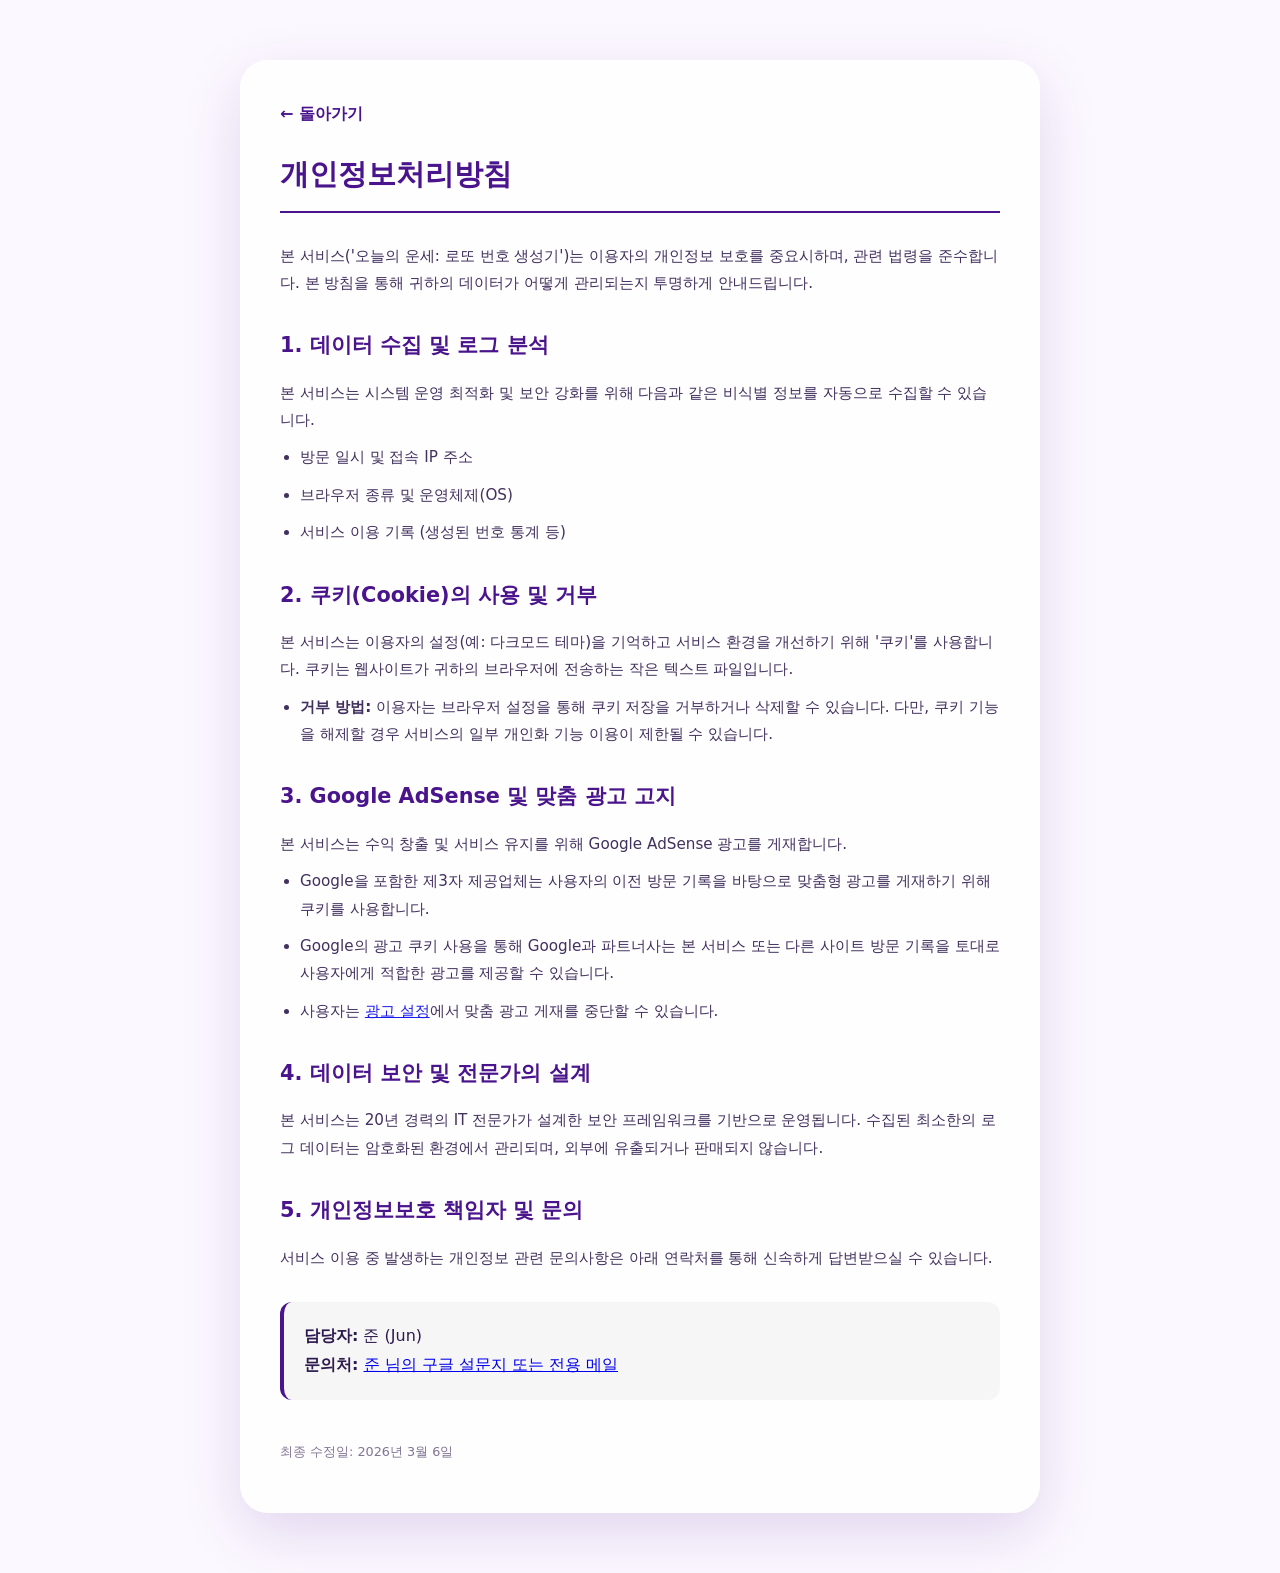
==== privacy.html @ cb70143e "feat: Add privacy policy and enhance footer/content for AdSense approval" ====
<!DOCTYPE html>
<html lang="ko">
<head>
    <meta charset="UTF-8">
    <meta name="viewport" content="width=device-width, initial-scale=1.0">
    <title>개인정보처리방침 | 오늘의 운세 로또 번호 생성기</title>
    <link rel="stylesheet" href="style.css">
    <style>
        .privacy-container {
            max-width: 800px;
            margin: 40px auto;
            padding: 40px;
            background: var(--container-bg);
            border-radius: 28px;
            box-shadow: var(--shadow);
            line-height: 1.8;
            color: var(--text-color);
        }
        h1 { font-size: 1.8rem; margin-bottom: 30px; color: var(--header-text); border-bottom: 2px solid var(--header-text); padding-bottom: 10px; }
        h2 { font-size: 1.3rem; margin-top: 30px; margin-bottom: 15px; color: var(--header-text); }
        p, li { font-size: 0.95rem; margin-bottom: 10px; opacity: 0.9; }
        ul { margin-left: 20px; margin-bottom: 20px; }
        .contact-box {
            background: rgba(0, 0, 0, 0.03);
            padding: 20px;
            border-radius: 12px;
            margin-top: 30px;
            border-left: 4px solid var(--header-text);
        }
        [data-theme="dark"] .contact-box { background: rgba(255, 255, 255, 0.05); }
        .back-link { display: inline-block; margin-bottom: 20px; text-decoration: none; color: var(--header-text); font-weight: bold; }
    </style>
</head>
<body>
    <div class="privacy-container">
        <a href="index.html" class="back-link">← 돌아가기</a>
        <h1>개인정보처리방침</h1>
        
        <p>본 서비스('오늘의 운세: 로또 번호 생성기')는 이용자의 개인정보 보호를 중요시하며, 관련 법령을 준수합니다. 본 방침을 통해 귀하의 데이터가 어떻게 관리되는지 투명하게 안내드립니다.</p>

        <h2>1. 데이터 수집 및 로그 분석</h2>
        <p>본 서비스는 시스템 운영 최적화 및 보안 강화를 위해 다음과 같은 비식별 정보를 자동으로 수집할 수 있습니다.</p>
        <ul>
            <li>방문 일시 및 접속 IP 주소</li>
            <li>브라우저 종류 및 운영체제(OS)</li>
            <li>서비스 이용 기록 (생성된 번호 통계 등)</li>
        </ul>

        <h2>2. 쿠키(Cookie)의 사용 및 거부</h2>
        <p>본 서비스는 이용자의 설정(예: 다크모드 테마)을 기억하고 서비스 환경을 개선하기 위해 '쿠키'를 사용합니다. 쿠키는 웹사이트가 귀하의 브라우저에 전송하는 작은 텍스트 파일입니다.</p>
        <ul>
            <li><strong>거부 방법:</strong> 이용자는 브라우저 설정을 통해 쿠키 저장을 거부하거나 삭제할 수 있습니다. 다만, 쿠키 기능을 해제할 경우 서비스의 일부 개인화 기능 이용이 제한될 수 있습니다.</li>
        </ul>

        <h2>3. Google AdSense 및 맞춤 광고 고지</h2>
        <p>본 서비스는 수익 창출 및 서비스 유지를 위해 Google AdSense 광고를 게재합니다.</p>
        <ul>
            <li>Google을 포함한 제3자 제공업체는 사용자의 이전 방문 기록을 바탕으로 맞춤형 광고를 게재하기 위해 쿠키를 사용합니다.</li>
            <li>Google의 광고 쿠키 사용을 통해 Google과 파트너사는 본 서비스 또는 다른 사이트 방문 기록을 토대로 사용자에게 적합한 광고를 제공할 수 있습니다.</li>
            <li>사용자는 <a href="https://www.google.com/settings/ads" target="_blank">광고 설정</a>에서 맞춤 광고 게재를 중단할 수 있습니다.</li>
        </ul>

        <h2>4. 데이터 보안 및 전문가의 설계</h2>
        <p>본 서비스는 20년 경력의 IT 전문가가 설계한 보안 프레임워크를 기반으로 운영됩니다. 수집된 최소한의 로그 데이터는 암호화된 환경에서 관리되며, 외부에 유출되거나 판매되지 않습니다.</p>

        <h2>5. 개인정보보호 책임자 및 문의</h2>
        <p>서비스 이용 중 발생하는 개인정보 관련 문의사항은 아래 연락처를 통해 신속하게 답변받으실 수 있습니다.</p>
        <div class="contact-box">
            <strong>담당자:</strong> 준 (Jun)<br>
            <strong>문의처:</strong> <a href="mailto:your-email@example.com">준 님의 구글 설문지 또는 전용 메일</a>
        </div>

        <p style="margin-top: 40px; font-size: 0.8rem; opacity: 0.6;">최종 수정일: 2026년 3월 6일</p>
    </div>

    <script>
        // 메인 페이지의 테마 설정을 동기화
        if (localStorage.getItem('theme') === 'dark') {
            document.documentElement.setAttribute('data-theme', 'dark');
        }
    </script>
</body>
</html>
---- style.css ----
:root {
    --bg-color: #fcf8ff;
    --container-bg: rgba(255, 255, 255, 0.9);
    --text-color: #2d1b4d;
    --header-text: #4a148c;
    --shadow: 0 20px 60px rgba(74, 20, 140, 0.15);
    --capture-bg: linear-gradient(135deg, #ffffff 0%, #f8f0fb 100%);
    --row-bg: rgba(255, 255, 255, 0.5);
}

[data-theme="dark"] {
    --bg-color: #0a041a;
    --container-bg: rgba(25, 10, 45, 0.85);
    --text-color: #e1bee7;
    --header-text: #f3e5f5;
    --shadow: 0 20px 80px rgba(0, 0, 0, 0.9);
    --capture-bg: linear-gradient(135deg, #120626 0%, #1a0b2e 100%);
    --row-bg: rgba(255, 255, 255, 0.03);
}

* {
    box-sizing: border-box;
    margin: 0;
    padding: 0;
}

body {
    background-color: var(--bg-color);
    color: var(--text-color);
    font-family: 'Pretendard', -apple-system, BlinkMacSystemFont, system-ui, Roboto, sans-serif;
    display: flex;
    flex-direction: column;
    align-items: center;
    justify-content: center;
    padding: 20px;
    min-height: 100vh;
    transition: background-color 0.5s;
    overflow-y: auto;
}

#bg-icons {
    position: fixed;
    top: 0; left: 0; width: 100%; height: 100%;
    pointer-events: none; z-index: -1;
}

.floating-icon {
    position: absolute; font-size: 2rem; opacity: 0.08;
    animation: float 15s linear infinite;
}

@keyframes float {
    0% { transform: translateY(110vh) rotate(0deg); }
    100% { transform: translateY(-10vh) rotate(360deg); }
}

.container {
    width: 100%;
    max-width: 480px;
    background: var(--container-bg);
    padding: 25px;
    border-radius: 28px;
    box-shadow: var(--shadow);
    z-index: 10;
    backdrop-filter: blur(25px);
    height: fit-content;
    margin: 20px 0;
}

header {
    display: flex;
    position: relative;
    justify-content: center;
    align-items: center;
    margin-bottom: 25px;
    width: 100%;
}

header h1 {
    font-size: 1.4rem;
    font-weight: 800;
    color: var(--header-text);
    white-space: nowrap;
    text-align: center;
    letter-spacing: -0.5px;
}

#theme-toggle {
    position: absolute;
    right: 0;
    background: rgba(0, 0, 0, 0.05);
    border: none; font-size: 1.3rem; cursor: pointer;
    width: 40px; height: 40px; border-radius: 50%;
    display: flex; justify-content: center; align-items: center;
}

#generate-btn {
    width: 100%; padding: 16px;
    font-size: 1.2rem; font-weight: 800;
    border: none; border-radius: 18px;
    cursor: pointer; transition: all 0.4s;
    margin: 15px 0;
    animation: pulse 2s infinite;
}

@keyframes pulse {
    0% { transform: scale(1); }
    50% { transform: scale(1.02); }
    100% { transform: scale(1); }
}

#generate-btn:disabled { opacity: 0.6; animation: none; }

#capture-area {
    padding: 20px;
    background: var(--capture-bg);
    border-radius: 20px;
    display: flex;
    flex-direction: column;
    gap: 12px;
    text-align: center;
}

.lotto-row {
    display: flex; justify-content: center; gap: 6px; padding: 8px;
    background: var(--row-bg); border-radius: 14px;
}

.ball {
    width: 40px; height: 40px;
    border-radius: 50%;
    display: flex; justify-content: center; align-items: center;
    font-weight: 900; 
    color: white; 
    font-size: 1rem;
    opacity: 0; transform: scale(0);
    transition: all 0.5s cubic-bezier(0.175, 0.885, 0.32, 1.275);
    border: none !important;
    position: relative;
    background-image: radial-gradient(circle at 30% 30%, rgba(255,255,255,0.4) 0%, transparent 60%);
    text-shadow: 0 1px 2px rgba(0, 0, 0, 0.3);
}

.ball { box-shadow: 0 4px 8px rgba(0,0,0,0.15), inset 0 -2px 4px rgba(0,0,0,0.1); }

[data-theme="dark"] .ball {
    box-shadow: 0 0 12px var(--glow-color, rgba(255,255,255,0.1)), inset 0 -3px 6px rgba(0,0,0,0.3);
}

.ball.visible { opacity: 1; transform: scale(1); }

.ball.shining::after {
    content: '✦';
    position: absolute;
    top: 50%; left: 50%;
    transform: translate(-50%, -50%);
    font-size: 1.8rem;
    color: white;
    opacity: 0;
    pointer-events: none;
    z-index: 5;
    animation: shining-star 0.6s ease-out forwards;
    text-shadow: 0 0 10px rgba(255,255,255,0.8);
}

@keyframes shining-star {
    0% { transform: translate(-50%, -50%) scale(0) rotate(0deg); opacity: 0; }
    50% { opacity: 0.8; }
    100% { transform: translate(-50%, -50%) scale(1.3) rotate(45deg); opacity: 0; }
}

.ball.c0 { background-color: #ffca28; --glow-color: rgba(255, 202, 40, 0.6); color: #4a148c; }
.ball.c1 { background-color: #ff7043; --glow-color: rgba(255, 112, 67, 0.6); }
.ball.c2 { background-color: #ec407a; --glow-color: rgba(236, 64, 122, 0.6); }
.ball.c3 { background-color: #7e57c2; --glow-color: rgba(126, 87, 194, 0.6); }
.ball.c4 { background-color: #42a5f5; --glow-color: rgba(66, 165, 245, 0.6); }
.ball.c5 { background-color: #26c6da; --glow-color: rgba(38, 198, 218, 0.6); color: #004d40; }
.ball.c6 { background-color: #66bb6a; --glow-color: rgba(102, 187, 106, 0.6); }
.ball.c7 { background-color: #ffa726; --glow-color: rgba(255, 167, 38, 0.6); color: #ad1457; }
.ball.c8 { background-color: #78909c; --glow-color: rgba(120, 144, 156, 0.6); }

.ball:not(.visible), .ball[text="?"] {
    background-color: #eee;
    color: #999;
}

#fortune-container {
    margin-top: 15px; padding: 15px; border-radius: 18px;
    background: rgba(255, 249, 196, 0.4); border: 1.5px solid rgba(255, 215, 0, 0.3);
    animation: slideUp 0.6s ease-out forwards;
}

[data-theme="dark"] #fortune-container {
    background: rgba(106, 27, 154, 0.12); border: 1px solid rgba(225, 190, 231, 0.15);
}

#fortune-text { font-weight: 700; font-size: 1rem; color: var(--header-text); line-height: 1.5; }

@keyframes slideUp {
    from { opacity: 0; transform: translateY(10px); }
    to { opacity: 1; transform: translateY(0); }
}

#share-btn {
    display: flex; align-items: center; justify-content: center;
    margin: 10px auto 25px; padding: 10px 25px;
    background: linear-gradient(135deg, #66bb6a 0%, #43a047 100%);
    color: white; border: none; border-radius: 50px;
    font-weight: 700; cursor: pointer; transition: all 0.3s;
    box-shadow: 0 10px 20px rgba(76, 175, 80, 0.2);
    width: fit-content;
    font-size: 0.95rem;
}

/* 정보성 섹션 스타일 */
.info-section {
    margin-top: 30px;
    padding-top: 20px;
    border-top: 1px solid rgba(0, 0, 0, 0.05);
    display: flex;
    flex-direction: column;
    gap: 20px;
    text-align: left;
}

[data-theme="dark"] .info-section {
    border-top-color: rgba(255, 255, 255, 0.05);
}

.info-block h4 {
    font-size: 0.95rem;
    font-weight: 800;
    margin-bottom: 8px;
    color: var(--header-text);
    display: flex;
    align-items: center;
    gap: 6px;
}

.info-block p {
    font-size: 0.85rem;
    line-height: 1.6;
    color: var(--text-color);
    opacity: 0.8;
}

@media (max-width: 480px) {
    header h1 { font-size: 1.25rem; }
    .ball { width: 36px; height: 36px; min-width: 36px; min-height: 36px; font-size: 0.95rem; aspect-ratio: 1/1; flex-shrink: 0;}
    .container { padding: 15px; }
    .lotto-row { gap: 4px; padding: 6px; }
    #capture-area { padding: 15px; }
    .info-section { margin-top: 20px; }
}

footer {
    margin-top: 40px;
    padding-bottom: 20px;
    text-align: center;
    font-size: 11px;
    color: #888;
    opacity: 0.8;
}

footer a {
    color: #888;
    text-decoration: none;
    margin-left: 10px;
}

footer a:hover {
    text-decoration: underline;
}
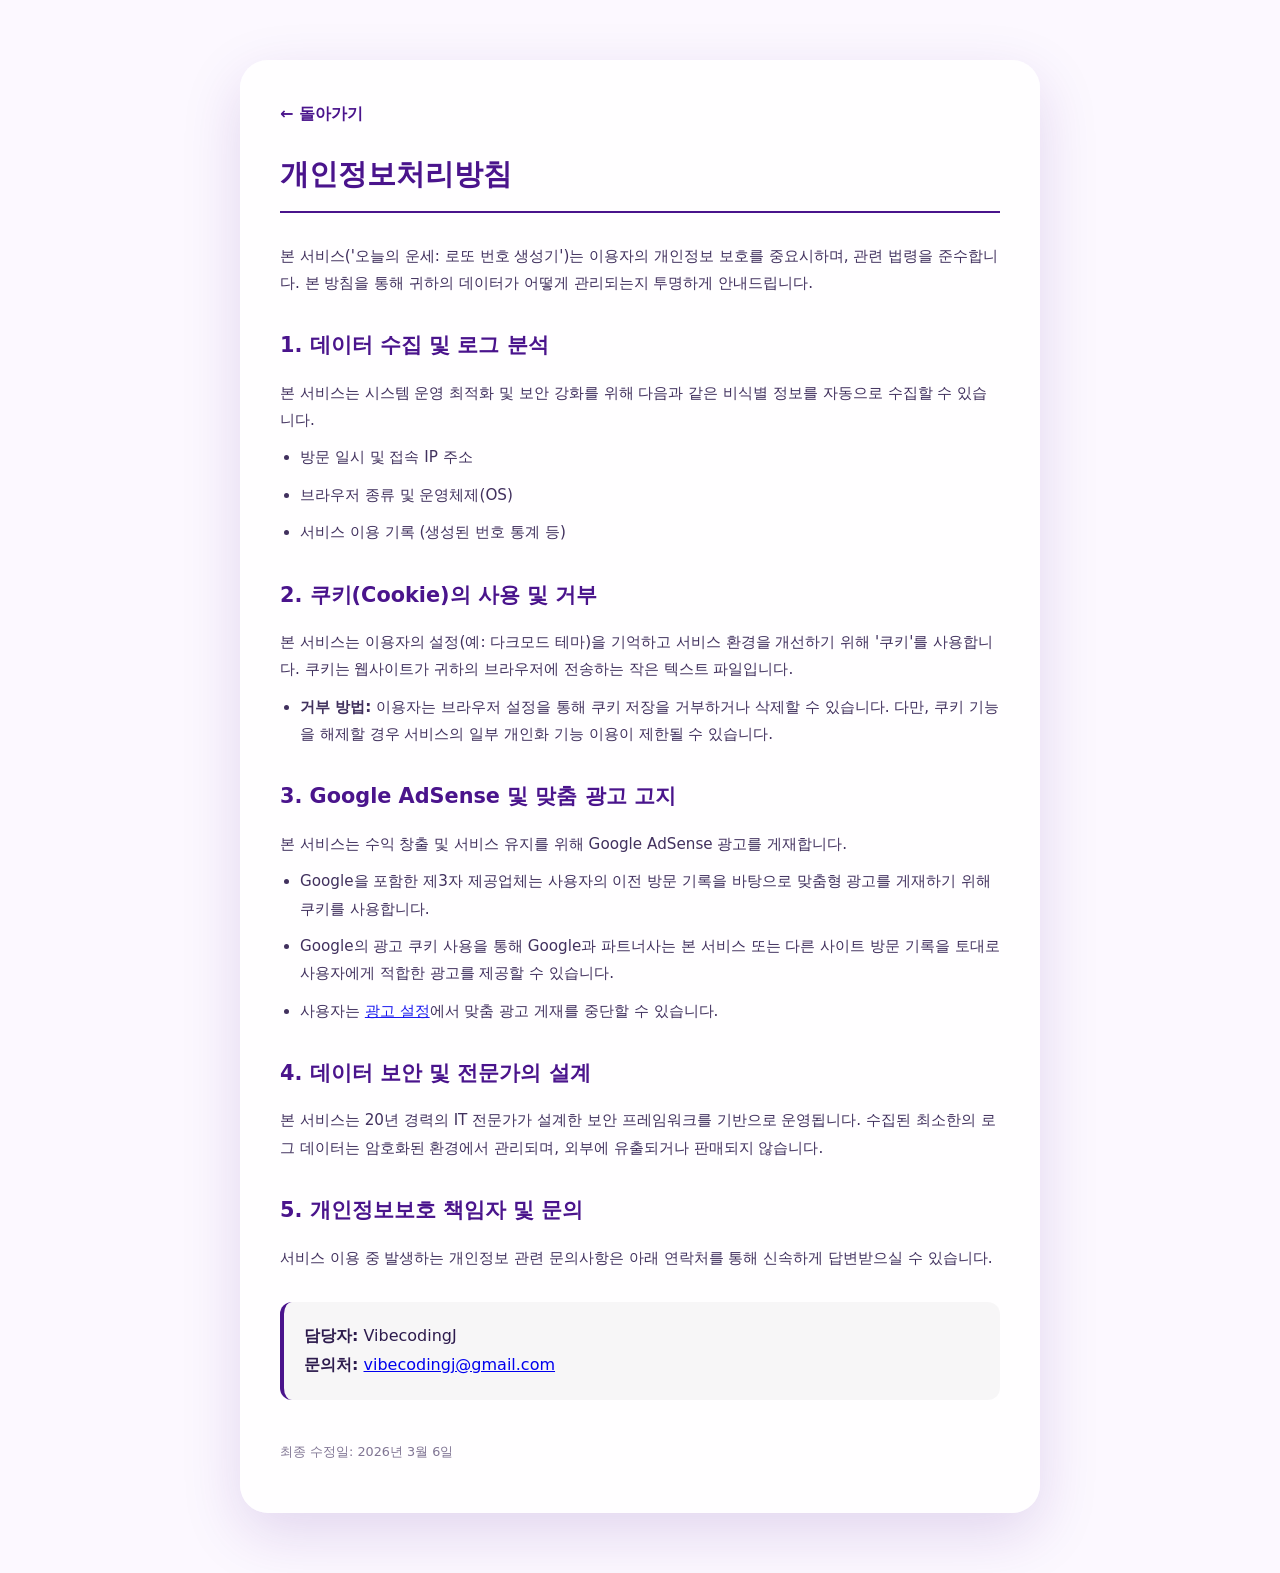
==== commit 03d0e6a0: "docs: Update copyright name and contact email" ====
--- a/privacy.html
+++ b/privacy.html
@@ -66,8 +66,8 @@
         <h2>5. 개인정보보호 책임자 및 문의</h2>
         <p>서비스 이용 중 발생하는 개인정보 관련 문의사항은 아래 연락처를 통해 신속하게 답변받으실 수 있습니다.</p>
         <div class="contact-box">
-            <strong>담당자:</strong> 준 (Jun)<br>
-            <strong>문의처:</strong> <a href="mailto:your-email@example.com">준 님의 구글 설문지 또는 전용 메일</a>
+            <strong>담당자:</strong> VibecodingJ<br>
+            <strong>문의처:</strong> <a href="mailto:vibecodingj@gmail.com">vibecodingj@gmail.com</a>
         </div>
 
         <p style="margin-top: 40px; font-size: 0.8rem; opacity: 0.6;">최종 수정일: 2026년 3월 6일</p>
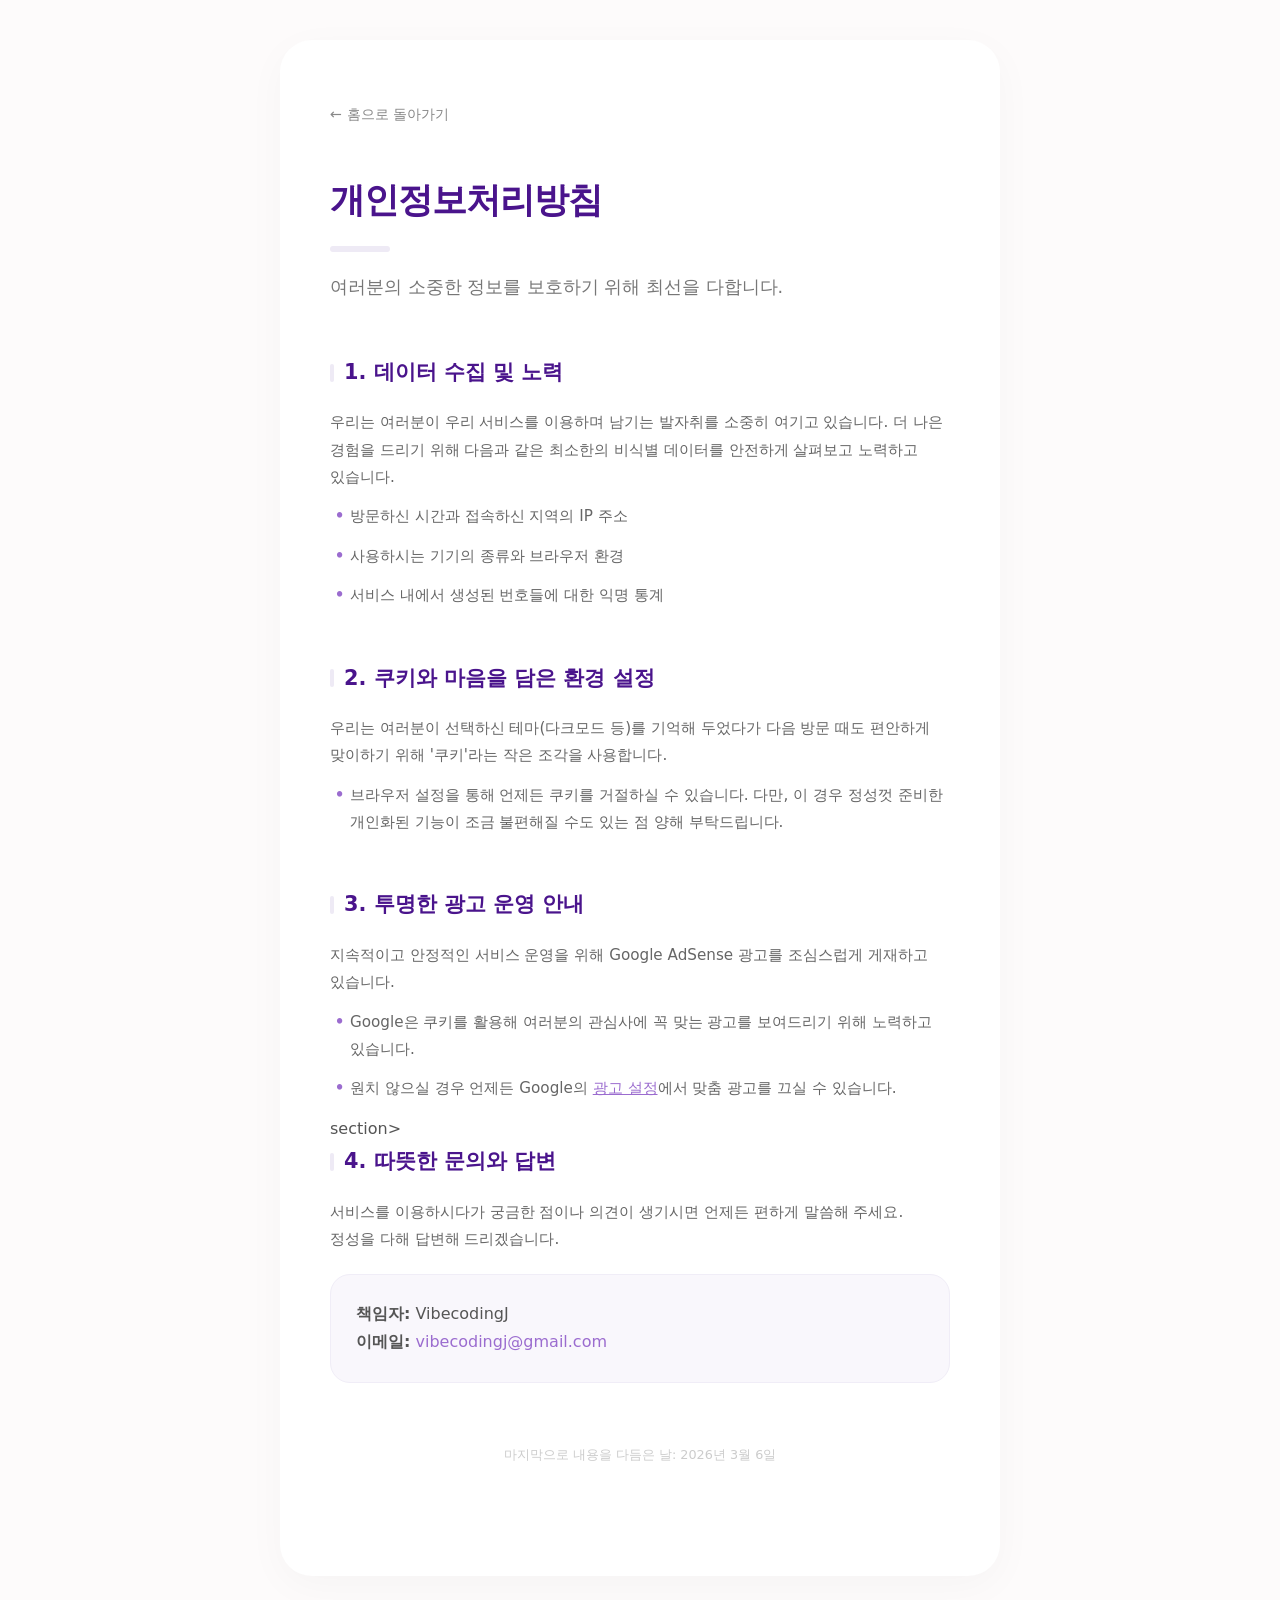
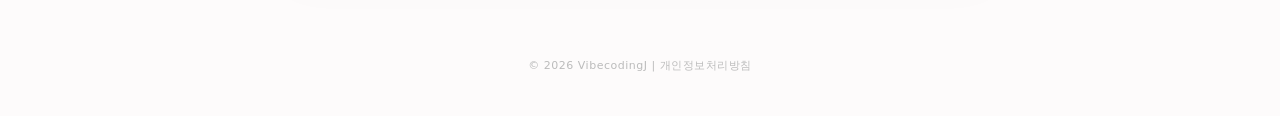
==== commit 8384ae36: "style: Redesign privacy.html with a warm, friendly tone and soft aesthetic" ====
--- a/privacy.html
+++ b/privacy.html
@@ -6,71 +6,195 @@
     <title>개인정보처리방침 | 오늘의 운세 로또 번호 생성기</title>
     <link rel="stylesheet" href="style.css">
     <style>
-        .privacy-container {
-            max-width: 800px;
-            margin: 40px auto;
-            padding: 40px;
-            background: var(--container-bg);
-            border-radius: 28px;
-            box-shadow: var(--shadow);
+        :root {
+            --privacy-bg: #fdfbfb;
+            --divider-color: #eeeaf5;
+            --accent-soft: #9b6ccf;
+        }
+
+        body {
+            background-color: var(--privacy-bg);
             line-height: 1.8;
-            color: var(--text-color);
-        }
-        h1 { font-size: 1.8rem; margin-bottom: 30px; color: var(--header-text); border-bottom: 2px solid var(--header-text); padding-bottom: 10px; }
-        h2 { font-size: 1.3rem; margin-top: 30px; margin-bottom: 15px; color: var(--header-text); }
-        p, li { font-size: 0.95rem; margin-bottom: 10px; opacity: 0.9; }
-        ul { margin-left: 20px; margin-bottom: 20px; }
-        .contact-box {
-            background: rgba(0, 0, 0, 0.03);
-            padding: 20px;
-            border-radius: 12px;
-            margin-top: 30px;
-            border-left: 4px solid var(--header-text);
-        }
-        [data-theme="dark"] .contact-box { background: rgba(255, 255, 255, 0.05); }
-        .back-link { display: inline-block; margin-bottom: 20px; text-decoration: none; color: var(--header-text); font-weight: bold; }
+            color: #555;
+            padding: 40px 20px;
+            display: block; /* 부모 flex 해제 */
+        }
+
+        .privacy-wrapper {
+            max-width: 720px;
+            margin: 0 auto;
+            background: #ffffff;
+            padding: 60px 50px;
+            border-radius: 32px;
+            box-shadow: 0 10px 40px rgba(0, 0, 0, 0.03);
+        }
+
+        [data-theme="dark"] .privacy-wrapper {
+            background: #1a102e;
+            box-shadow: 0 10px 50px rgba(0, 0, 0, 0.4);
+        }
+
+        .back-home {
+            display: inline-flex;
+            align-items: center;
+            text-decoration: none;
+            color: #888;
+            font-size: 0.9rem;
+            margin-bottom: 40px;
+            transition: color 0.3s;
+            font-weight: 500;
+        }
+
+        .back-home:hover {
+            color: var(--accent-soft);
+        }
+
+        h1 {
+            font-size: 2.2rem;
+            font-weight: 800;
+            color: var(--header-text);
+            margin-bottom: 15px;
+            letter-spacing: -1px;
+        }
+
+        .title-divider {
+            height: 6px;
+            width: 60px;
+            background-color: var(--divider-color);
+            border-radius: 10px;
+            margin-bottom: 20px;
+        }
+
+        .subtitle {
+            font-size: 1.1rem;
+            color: #777;
+            margin-bottom: 50px;
+            font-weight: 500;
+        }
+
+        section {
+            margin-bottom: 50px; /* 섹션 사이 여백 확대 */
+        }
+
+        h2 {
+            font-size: 1.3rem;
+            font-weight: 700;
+            color: var(--header-text);
+            margin-bottom: 18px;
+            display: flex;
+            align-items: center;
+            gap: 10px;
+        }
+
+        h2::before {
+            content: '';
+            display: inline-block;
+            width: 4px;
+            height: 18px;
+            background: var(--divider-color);
+            border-radius: 4px;
+        }
+
+        p, li {
+            font-size: 0.95rem;
+            color: #666;
+            margin-bottom: 12px;
+            word-break: keep-all;
+        }
+
+        [data-theme="dark"] p, [data-theme="dark"] li, [data-theme="dark"] .subtitle {
+            color: #aaa;
+        }
+
+        ul {
+            padding-left: 20px;
+            list-style-type: none;
+        }
+
+        ul li::before {
+            content: "•";
+            color: var(--accent-soft);
+            font-weight: bold;
+            display: inline-block;
+            width: 1em;
+            margin-left: -1em;
+        }
+
+        .contact-card {
+            background: #f9f7fc;
+            padding: 25px;
+            border-radius: 20px;
+            margin-top: 20px;
+            border: 1px solid #f0edf7;
+        }
+
+        [data-theme="dark"] .contact-card {
+            background: rgba(255, 255, 255, 0.03);
+            border-color: rgba(255, 255, 255, 0.05);
+        }
+
+        .footer-simple {
+            margin-top: 80px;
+            text-align: center;
+            font-size: 11px;
+            color: #bbb;
+            letter-spacing: 0.5px;
+        }
+
+        @media (max-width: 600px) {
+            .privacy-wrapper { padding: 40px 25px; }
+            h1 { font-size: 1.8rem; }
+        }
     </style>
 </head>
 <body>
-    <div class="privacy-container">
-        <a href="index.html" class="back-link">← 돌아가기</a>
+    <div class="privacy-wrapper">
+        <a href="index.html" class="back-home">← 홈으로 돌아가기</a>
+        
         <h1>개인정보처리방침</h1>
+        <div class="title-divider"></div>
+        <p class="subtitle">여러분의 소중한 정보를 보호하기 위해 최선을 다합니다.</p>
         
-        <p>본 서비스('오늘의 운세: 로또 번호 생성기')는 이용자의 개인정보 보호를 중요시하며, 관련 법령을 준수합니다. 본 방침을 통해 귀하의 데이터가 어떻게 관리되는지 투명하게 안내드립니다.</p>
-
-        <h2>1. 데이터 수집 및 로그 분석</h2>
-        <p>본 서비스는 시스템 운영 최적화 및 보안 강화를 위해 다음과 같은 비식별 정보를 자동으로 수집할 수 있습니다.</p>
-        <ul>
-            <li>방문 일시 및 접속 IP 주소</li>
-            <li>브라우저 종류 및 운영체제(OS)</li>
-            <li>서비스 이용 기록 (생성된 번호 통계 등)</li>
-        </ul>
-
-        <h2>2. 쿠키(Cookie)의 사용 및 거부</h2>
-        <p>본 서비스는 이용자의 설정(예: 다크모드 테마)을 기억하고 서비스 환경을 개선하기 위해 '쿠키'를 사용합니다. 쿠키는 웹사이트가 귀하의 브라우저에 전송하는 작은 텍스트 파일입니다.</p>
-        <ul>
-            <li><strong>거부 방법:</strong> 이용자는 브라우저 설정을 통해 쿠키 저장을 거부하거나 삭제할 수 있습니다. 다만, 쿠키 기능을 해제할 경우 서비스의 일부 개인화 기능 이용이 제한될 수 있습니다.</li>
-        </ul>
-
-        <h2>3. Google AdSense 및 맞춤 광고 고지</h2>
-        <p>본 서비스는 수익 창출 및 서비스 유지를 위해 Google AdSense 광고를 게재합니다.</p>
-        <ul>
-            <li>Google을 포함한 제3자 제공업체는 사용자의 이전 방문 기록을 바탕으로 맞춤형 광고를 게재하기 위해 쿠키를 사용합니다.</li>
-            <li>Google의 광고 쿠키 사용을 통해 Google과 파트너사는 본 서비스 또는 다른 사이트 방문 기록을 토대로 사용자에게 적합한 광고를 제공할 수 있습니다.</li>
-            <li>사용자는 <a href="https://www.google.com/settings/ads" target="_blank">광고 설정</a>에서 맞춤 광고 게재를 중단할 수 있습니다.</li>
-        </ul>
-
-        <h2>4. 데이터 보안 및 전문가의 설계</h2>
-        <p>본 서비스는 20년 경력의 IT 전문가가 설계한 보안 프레임워크를 기반으로 운영됩니다. 수집된 최소한의 로그 데이터는 암호화된 환경에서 관리되며, 외부에 유출되거나 판매되지 않습니다.</p>
-
-        <h2>5. 개인정보보호 책임자 및 문의</h2>
-        <p>서비스 이용 중 발생하는 개인정보 관련 문의사항은 아래 연락처를 통해 신속하게 답변받으실 수 있습니다.</p>
-        <div class="contact-box">
-            <strong>담당자:</strong> VibecodingJ<br>
-            <strong>문의처:</strong> <a href="mailto:vibecodingj@gmail.com">vibecodingj@gmail.com</a>
-        </div>
-
-        <p style="margin-top: 40px; font-size: 0.8rem; opacity: 0.6;">최종 수정일: 2026년 3월 6일</p>
+        <section>
+            <h2>1. 데이터 수집 및 노력</h2>
+            <p>우리는 여러분이 우리 서비스를 이용하며 남기는 발자취를 소중히 여기고 있습니다. 더 나은 경험을 드리기 위해 다음과 같은 최소한의 비식별 데이터를 안전하게 살펴보고 노력하고 있습니다.</p>
+            <ul>
+                <li>방문하신 시간과 접속하신 지역의 IP 주소</li>
+                <li>사용하시는 기기의 종류와 브라우저 환경</li>
+                <li>서비스 내에서 생성된 번호들에 대한 익명 통계</li>
+            </ul>
+        </section>
+
+        <section>
+            <h2>2. 쿠키와 마음을 담은 환경 설정</h2>
+            <p>우리는 여러분이 선택하신 테마(다크모드 등)를 기억해 두었다가 다음 방문 때도 편안하게 맞이하기 위해 '쿠키'라는 작은 조각을 사용합니다.</p>
+            <ul>
+                <li>브라우저 설정을 통해 언제든 쿠키를 거절하실 수 있습니다. 다만, 이 경우 정성껏 준비한 개인화된 기능이 조금 불편해질 수도 있는 점 양해 부탁드립니다.</li>
+            </ul>
+        </section>
+
+        <section>
+            <h2>3. 투명한 광고 운영 안내</h2>
+            <p>지속적이고 안정적인 서비스 운영을 위해 Google AdSense 광고를 조심스럽게 게재하고 있습니다.</p>
+            <ul>
+                <li>Google은 쿠키를 활용해 여러분의 관심사에 꼭 맞는 광고를 보여드리기 위해 노력하고 있습니다.</li>
+                <li>원치 않으실 경우 언제든 Google의 <a href="https://www.google.com/settings/ads" target="_blank" style="color: var(--accent-soft);">광고 설정</a>에서 맞춤 광고를 끄실 수 있습니다.</li>
+            </ul> section>
+
+        <section>
+            <h2>4. 따뜻한 문의와 답변</h2>
+            <p>서비스를 이용하시다가 궁금한 점이나 의견이 생기시면 언제든 편하게 말씀해 주세요. 정성을 다해 답변해 드리겠습니다.</p>
+            <div class="contact-card">
+                <strong>책임자:</strong> VibecodingJ<br>
+                <strong>이메일:</strong> <a href="mailto:vibecodingj@gmail.com" style="color: var(--accent-soft); text-decoration: none;">vibecodingj@gmail.com</a>
+            </div>
+        </section>
+
+        <p style="margin-top: 60px; font-size: 0.8rem; color: #ccc; text-align: center;">마지막으로 내용을 다듬은 날: 2026년 3월 6일</p>
+    </div>
+
+    <div class="footer-simple">
+        © 2026 VibecodingJ | 개인정보처리방침
     </div>
 
     <script>
--- a/style.css
+++ b/style.css
@@ -212,26 +212,30 @@
     font-size: 0.95rem;
 }
 
-/* 정보성 섹션 스타일 */
+/* 정보성 섹션 스타일 - 저녁 메뉴 추천 사이트 스타일 적용 */
 .info-section {
-    margin-top: 30px;
-    padding-top: 20px;
-    border-top: 1px solid rgba(0, 0, 0, 0.05);
+    margin-top: 40px;
+    padding-top: 30px;
+    border-top: 1px solid rgba(0, 0, 0, 0.08); /* 연한 회색 실선 */
     display: flex;
     flex-direction: column;
-    gap: 20px;
+    gap: 25px;
     text-align: left;
+    max-width: 90%;
+    margin-left: auto;
+    margin-right: auto;
 }
 
 [data-theme="dark"] .info-section {
-    border-top-color: rgba(255, 255, 255, 0.05);
+    border-top-color: rgba(255, 255, 255, 0.08);
 }
 
 .info-block h4 {
-    font-size: 0.95rem;
-    font-weight: 800;
-    margin-bottom: 8px;
+    font-size: 0.9rem;
+    font-weight: 700;
+    margin-bottom: 10px;
     color: var(--header-text);
+    opacity: 0.8;
     display: flex;
     align-items: center;
     gap: 6px;
@@ -239,35 +243,32 @@
 
 .info-block p {
     font-size: 0.85rem;
-    line-height: 1.6;
+    line-height: 1.7;
     color: var(--text-color);
-    opacity: 0.8;
-}
-
-@media (max-width: 480px) {
-    header h1 { font-size: 1.25rem; }
-    .ball { width: 36px; height: 36px; min-width: 36px; min-height: 36px; font-size: 0.95rem; aspect-ratio: 1/1; flex-shrink: 0;}
-    .container { padding: 15px; }
-    .lotto-row { gap: 4px; padding: 6px; }
-    #capture-area { padding: 15px; }
-    .info-section { margin-top: 20px; }
+    opacity: 0.6; /* 부드러운 회색 계열 */
+    font-weight: 400;
 }
 
 footer {
-    margin-top: 40px;
-    padding-bottom: 20px;
+    margin-top: 60px;
+    padding: 30px 0;
     text-align: center;
     font-size: 11px;
-    color: #888;
-    opacity: 0.8;
+    color: #999;
+    letter-spacing: 0.5px;
+    border-top: 1px solid rgba(0, 0, 0, 0.03);
+    width: 100%;
 }
 
 footer a {
-    color: #888;
+    color: #999;
     text-decoration: none;
-    margin-left: 10px;
+    margin-left: 8px;
+    border-bottom: 1px solid transparent;
+    transition: all 0.3s;
 }
 
 footer a:hover {
-    text-decoration: underline;
-}
+    color: var(--header-text);
+    border-bottom-color: var(--header-text);
+}
